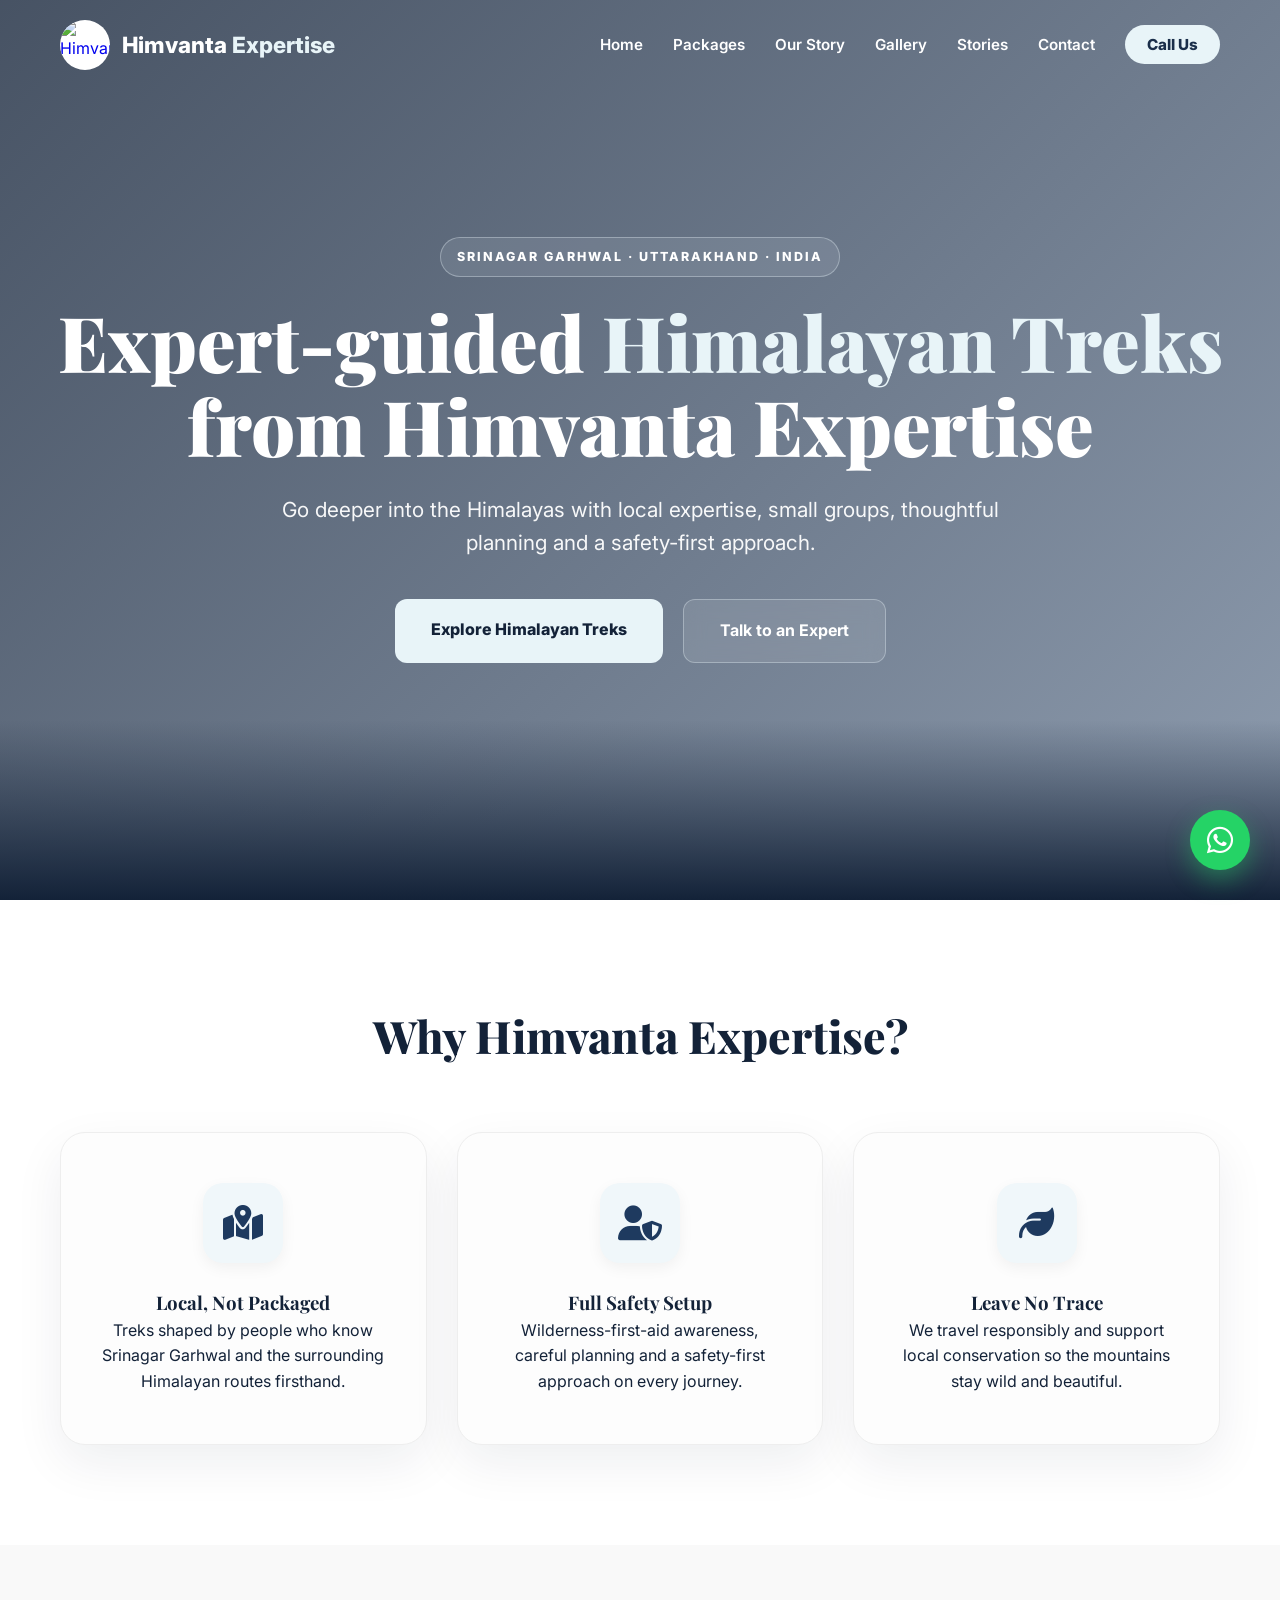
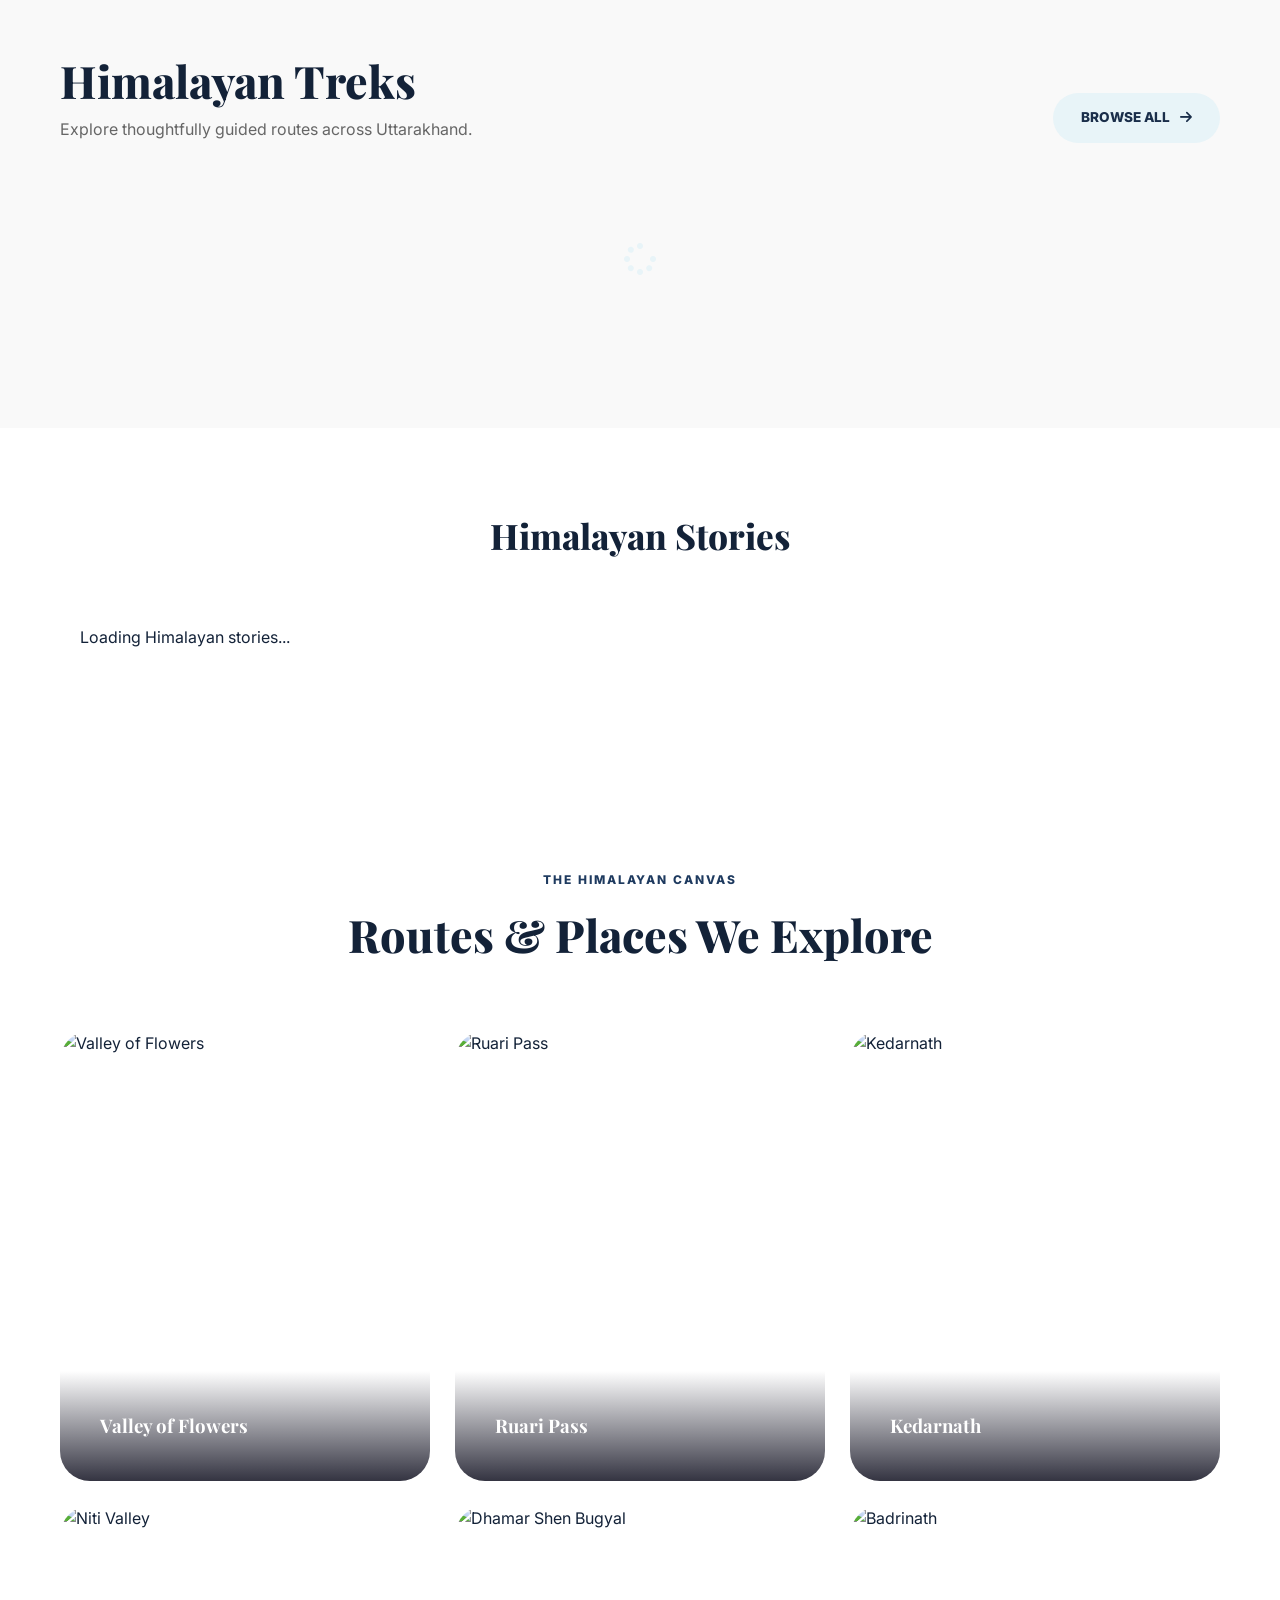
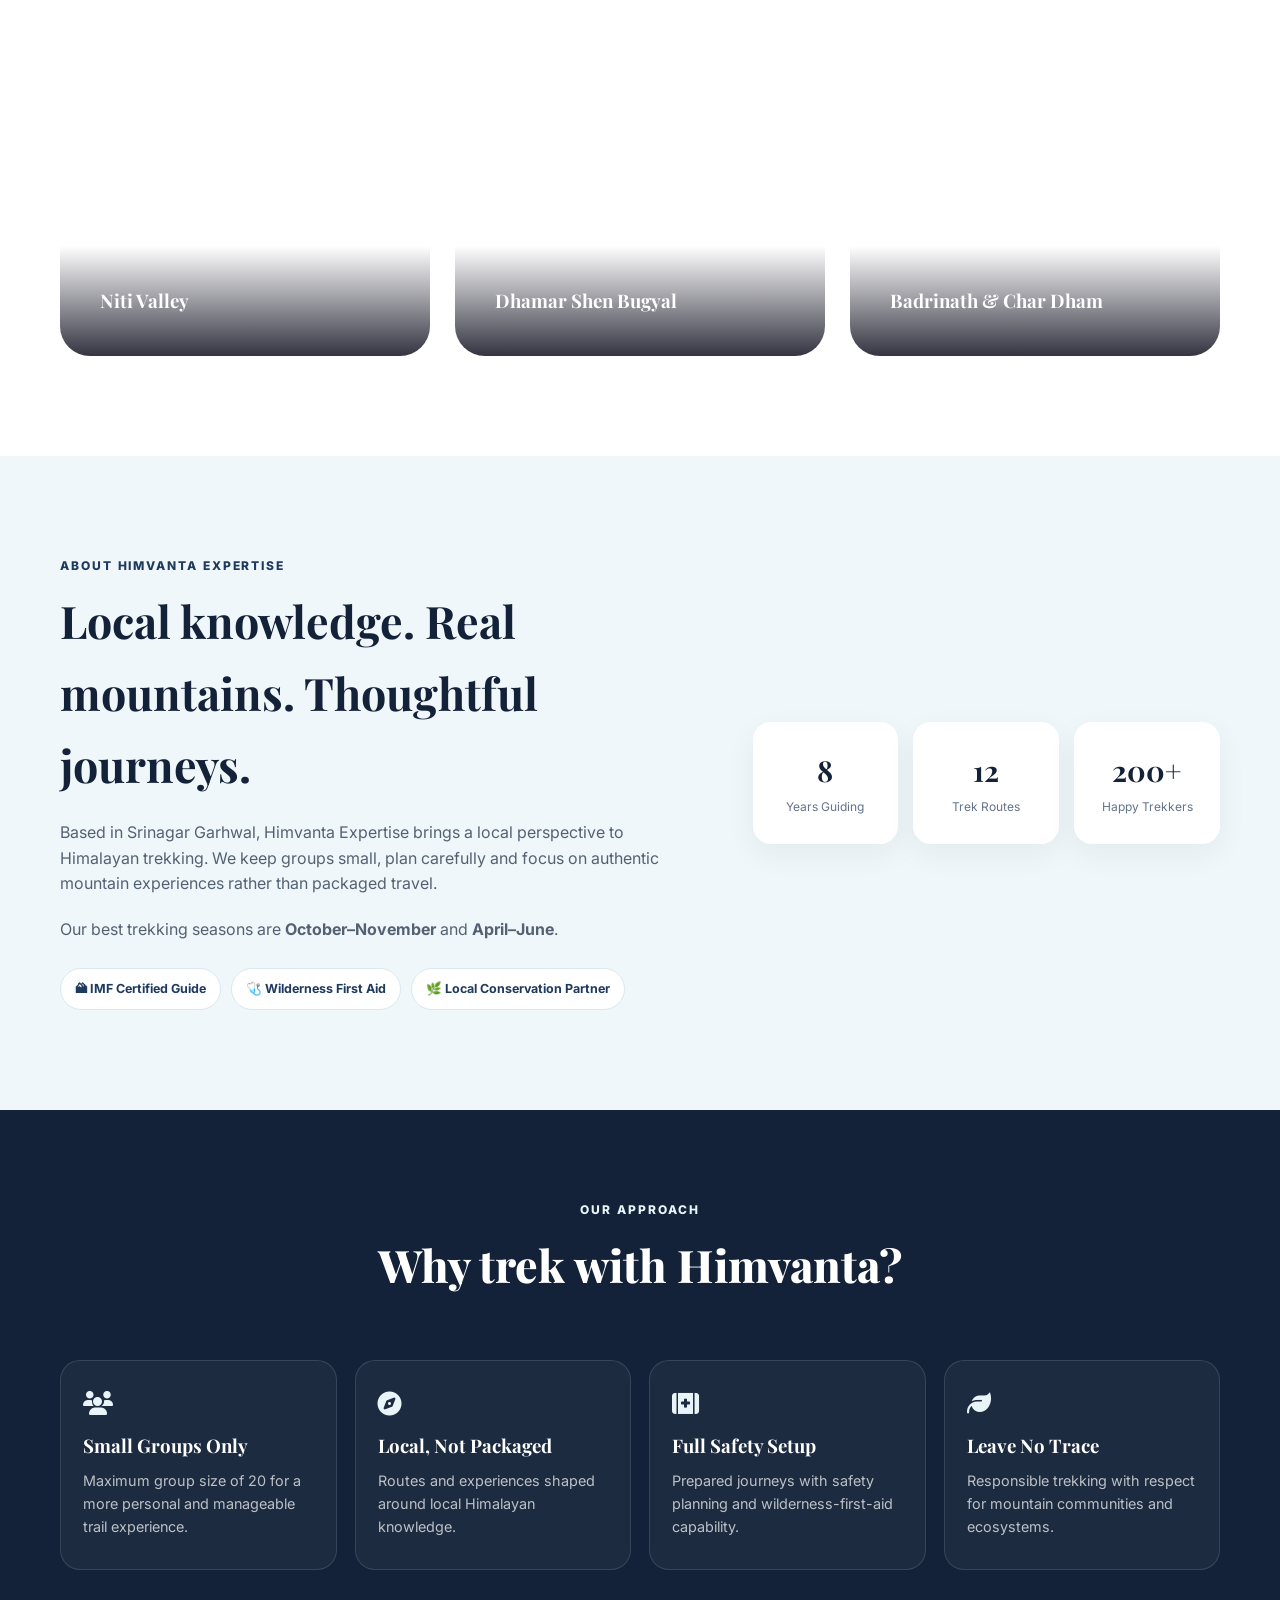
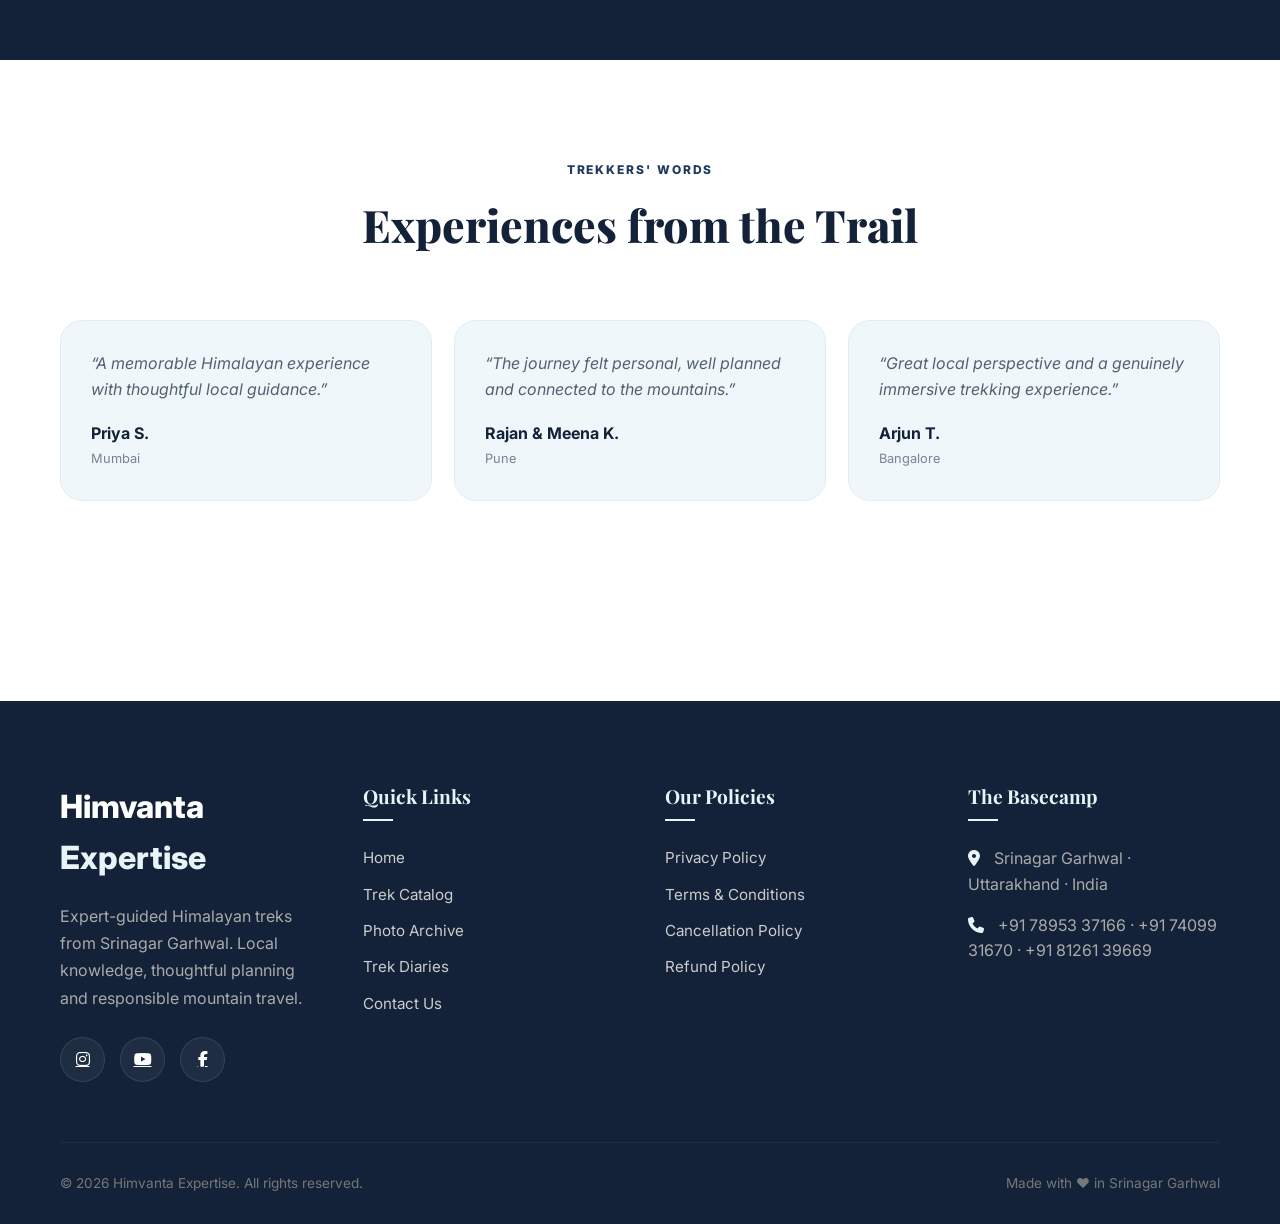
==== index.html @ b3cc12de "Add files via upload" ====
<!DOCTYPE html>
<html lang="en">
<head>
    <meta charset="UTF-8">
    <meta name="viewport" content="width=device-width, initial-scale=1.0">
    <title>Himvanta Expertise | Himalayan Treks from Srinagar Garhwal</title>
    
    <link rel="stylesheet" href="https://cdnjs.cloudflare.com/ajax/libs/font-awesome/6.4.0/css/all.min.css">
    <link href="https://fonts.googleapis.com/css2?family=Inter:wght@300;400;500;600;700;800&family=Playfair+Display:wght@600;700;800&display=swap" rel="stylesheet">
    <link rel="icon" type="image/jpeg" href="assets/LOGO.jpeg">
    <link rel="apple-touch-icon" href="assets/LOGO.jpeg">
    <script src="https://www.gstatic.com/firebasejs/8.10.0/firebase-app.js"></script>
    <script src="https://www.gstatic.com/firebasejs/8.10.0/firebase-database.js"></script>

    <script>
      const firebaseConfig = {
       apiKey: "AIzaSyCI9_ihTfDLfAlzplzLaSl_PF0iMwBKbi8",
  authDomain: "hemvanta-expertise.firebaseapp.com",
  databaseURL: "https://hemvanta-expertise-default-rtdb.firebaseio.com",
  projectId: "hemvanta-expertise",
  storageBucket: "hemvanta-expertise.firebasestorage.app",
  messagingSenderId: "1089618695023",
  appId: "1:1089618695023:web:85d7eb950856cca8820e9a",
      };
      if (!firebase.apps.length) { firebase.initializeApp(firebaseConfig); }
      const database = firebase.database();
    </script>

    <style>
        * { margin: 0; padding: 0; box-sizing: border-box; }
        :root {
            --p-deep: #132238;
            --p-navy: #1a2e4a;
            --p-blue: #1e3a5f;
            --p-snow: #e8f4f8;
            --p-snow-2: #f0f7fa;
            --p-white: #ffffff;
            --p-font: 'Inter', sans-serif;
            --heading-font: 'Playfair Display', serif;
        }
        body { font-family: var(--p-font); line-height: 1.6; color: var(--p-deep); overflow-x: hidden; background: #fff; }
        .container { max-width: 1200px; margin: 0 auto; padding: 0 20px; width: 100%; }

        /* NAVIGATION */
        nav#navbar { position: fixed; top: 0; width: 100%; height: 90px; display: flex; align-items: center; z-index: 1000; transition: 0.4s ease; background: transparent; }
        nav#navbar.scrolled { background: var(--p-deep); height: 75px; box-shadow: 0 10px 30px rgba(0,0,0,0.1); }
        .nav-container { display: flex; justify-content: space-between; align-items: center; width: 100%; }
        .logo-wrapper { display: flex; align-items: center; gap: 12px; text-decoration: none; }
        .logo-circle { width: 50px; height: 50px; border-radius: 50%; overflow: hidden; border: 2px solid var(--p-gold); background: #fff; }
        .logo-circle img { width: 100%; height: 100%; object-fit: cover; }
        .brand-name { color: #fff; font-weight: 800; font-size: 1.4rem; }
        .brand-name span { color: var(--p-snow); }
        .nav-links { display: flex; list-style: none; gap: 30px; align-items: center; }
        .nav-links a { text-decoration: none; color: #fff; font-weight: 600; font-size: 0.95rem; }
        .nav-cta-gold { background: var(--p-snow); color: var(--p-navy) !important; padding: 10px 22px; border-radius: 50px; font-weight: 800 !important; }

        /* HERO */
        .hero {
            height: 100vh; min-height: 700px;
            background: linear-gradient(rgba(30, 30, 45, 0.45), rgba(30, 30, 45, 0.65)), 
                        url('https://images.unsplash.com/photo-1464822759023-fed622ff2c3b?auto=format&fit=crop&w=1500&q=80');
            background-size: cover; background-position: center; background-attachment: fixed;
            display: flex; align-items: center; justify-content: center; color: #fff; text-align: center;
        }
        .hero-content h1 { font-size: clamp(2.5rem, 8vw, 4.8rem); font-weight: 900; line-height: 1.1; margin-bottom: 25px; }
        .hero-content .highlight { color: var(--p-snow); }
        .hero-content p { font-size: 1.3rem; margin-bottom: 40px; opacity: 0.95; max-width: 800px; margin: 0 auto 40px; }
        .hero-action-btns { display: flex; gap: 20px; justify-content: center; }
        .btn-primary { background: var(--p-snow); color: var(--p-deep); padding: 18px 36px; border-radius: 12px; text-decoration: none; font-weight: 800; transition: 0.3s; display: inline-block; }
        .btn-secondary { background: rgba(255,255,255,0.1); color: #fff; padding: 18px 36px; border-radius: 12px; text-decoration: none; font-weight: 700; backdrop-filter: blur(10px); border: 1px solid rgba(255,255,255,0.2); transition: 0.3s; }

        /* SECTIONS */
        .features-section { padding: 100px 0; background: #fff; }
        .section-title { font-size: 2.8rem; font-weight: 800; text-align: center; margin-bottom: 60px; }
        .features-grid { display: grid; grid-template-columns: repeat(auto-fit, minmax(300px, 1fr)); gap: 30px; }
        .feature-card { background: #fdfdfd; padding: 50px 40px; border-radius: 25px; transition: 0.4s; border: 1px solid #eee; text-align: center; }
        .icon-box { width: 80px; height: 80px; background: #fff; border-radius: 20px; display: flex; align-items: center; justify-content: center; margin: 0 auto 25px; font-size: 2.2rem; color: var(--p-deep); box-shadow: 0 5px 15px rgba(0,0,0,0.05); }

        .trending-section { padding: 100px 0; background: #f9f9f9; }
        .package-grid { display: grid; grid-template-columns: repeat(auto-fit, minmax(350px, 1fr)); gap: 30px; margin-top: 50px; }
        
        .trek-card { background: #fff; border-radius: 25px; overflow: hidden; border: 1px solid #eee; transition: 0.3s; box-shadow: 0 10px 30px rgba(0,0,0,0.02); }
        .trek-img { width: 100%; height: 280px; object-fit: cover; }
        .trek-body { padding: 30px; }
        .trek-title { font-size: 1.6rem; font-weight: 800; margin-bottom: 12px; color: var(--p-deep); }
        .trek-price { color: var(--p-snow); font-size: 1.6rem; font-weight: 800; }

        .browse-all-btn {
            display: inline-flex; align-items: center; gap: 10px; background: var(--p-snow); color: var(--p-navy) !important;
            padding: 14px 28px; border-radius: 50px; font-weight: 800; text-transform: uppercase; font-size: 0.85rem; transition: 0.4s; text-decoration: none;
        }

        /* INSTAGRAM CAROUSEL STYLES */
        .carousel-section { padding: 80px 0; background: #fff; overflow: hidden; }
        .carousel-container { display: flex; gap: 20px; overflow-x: auto; padding: 20px 0; scroll-snap-type: x mandatory; scrollbar-width: none; }
        .carousel-container::-webkit-scrollbar { display: none; }
        .carousel-item { min-width: 300px; height: 400px; border-radius: 25px; overflow: hidden; position: relative; scroll-snap-align: start; flex-shrink: 0; box-shadow: 0 10px 30px rgba(0,0,0,0.1); cursor: pointer; }
        .carousel-item img { width: 100%; height: 100%; object-fit: cover; transition: 0.5s; }
        .carousel-item:hover img { transform: scale(1.05); }
        .carousel-badge { position: absolute; top: 20px; left: 20px; background: var(--p-snow); color: var(--p-deep); padding: 5px 12px; border-radius: 50px; font-size: 0.7rem; font-weight: 800; z-index: 10; }

        .dest-grid { display: grid; grid-template-columns: repeat(auto-fit, minmax(300px, 1fr)); gap: 25px; margin-top: 50px; }
        .dest-item { height: 450px; border-radius: 30px; overflow: hidden; position: relative; }
        .dest-item img { width: 100%; height: 100%; object-fit: cover; transition: 0.8s; }
        .dest-info { position: absolute; bottom: 0; left: 0; width: 100%; padding: 40px; background: linear-gradient(transparent, rgba(30, 30, 45, 0.9)); color: #fff; }

        /* FOOTER */
        .main-footer { background: #132238; color: #ffffff; padding: 80px 0 0; margin-top: 100px; }
        .footer-grid { display: grid; grid-template-columns: repeat(auto-fit, minmax(250px, 1fr)); gap: 50px; margin-bottom: 60px; }
        .footer-col h4 { color: #e8f4f8; font-size: 1.2rem; margin-bottom: 25px; position: relative; padding-bottom: 10px; }
        .footer-col h4::after { content: ''; position: absolute; left: 0; bottom: 0; width: 30px; height: 2px; background: #e8f4f8; }
        .footer-links { list-style: none; }
        .footer-links a { color: #ccc; text-decoration: none; transition: 0.3s; font-size: 0.95rem; display: block; margin-bottom: 12px; }
        .footer-links a:hover { color: #e8f4f8; padding-left: 8px; }
        .social-links { display: flex; gap: 15px; margin-top: 25px; }
        .social-links a { width: 45px; height: 45px; background: rgba(255,255,255,0.05); display: flex; align-items: center; justify-content: center; border-radius: 50%; color: #fff; transition: 0.3s; border: 1px solid rgba(255,255,255,0.1); }
        .social-links a:hover { background: #e8f4f8; color: #132238; transform: translateY(-5px); }
        .footer-bottom { border-top: 1px solid rgba(255,255,255,0.05); padding: 30px 0; }
        .bottom-flex { display: flex; justify-content: space-between; align-items: center; color: #777; font-size: 0.85rem; }

        /* WHATSAPP FLOAT */
        .whatsapp-float { position: fixed; bottom: 30px; right: 30px; width: 60px; height: 60px; background-color: #25d366; color: #FFF; border-radius: 50px; text-align: center; font-size: 30px; box-shadow: 0 10px 25px rgba(37, 211, 102, 0.4); z-index: 9999; display: flex; align-items: center; justify-content: center; text-decoration: none; transition: 0.3s; }
        .whatsapp-float:hover { transform: scale(1.1) rotate(10deg); background-color: #128c7e; }

        @media (max-width: 850px) {
            nav#navbar, nav#navbar.scrolled { background: #fff !important; height: 75px !important; box-shadow: 0 2px 15px rgba(0,0,0,0.1) !important; }
            .brand-name, .brand-name span, .nav-links a { color: var(--p-navy) !important; }
            .hamburger { display: flex !important; }
            .hamburger .line { background: var(--p-navy) !important; }
            .nav-links { position: fixed; top: 75px; right: -100%; width: 100%; height: 100vh; background: #fff; flex-direction: column; padding: 50px 0; transition: 0.4s; z-index: 1000; gap: 25px; }
            .nav-links.active { right: 0; }
            .package-grid { grid-template-columns: 1fr; }
            .carousel-item { min-width: 85%; }
            .bottom-flex { flex-direction: column; gap: 10px; text-align: center; }
        }
        .hamburger { display: none; cursor: pointer; flex-direction: column; gap: 6px; z-index: 100000; }
        .hamburger .line { width: 28px; height: 3px; background: #fff; border-radius: 10px; transition: 0.3s; }
        h1, h2, h3, h4 { font-family: var(--heading-font); }
        .hero { background:
            linear-gradient(135deg, rgba(19,34,56,.78), rgba(30,58,95,.50)),
            url(assets/photo-1464822759023-fed622ff2c3b.jpg); }
        .hero::after { content:""; position:absolute; inset:auto 0 0; height:180px;
            background:linear-gradient(transparent, #132238); pointer-events:none; }
        .hero-content { position:relative; z-index:2; }
        .hero-content .eyebrow { display:inline-block; letter-spacing:.16em; text-transform:uppercase;
            font-size:.78rem; font-weight:800; padding:9px 16px; border:1px solid rgba(232,244,248,.35);
            background:rgba(232,244,248,.10); border-radius:999px; margin-bottom:22px; }
        .hero-content h1 { font-family:var(--heading-font); }
        .hero-content .highlight { color:#e8f4f8; }
        .btn-primary { background:#e8f4f8; color:#132238; }
        .btn-secondary { border-color:rgba(232,244,248,.35); }
        .section-kicker { text-align:center; color:#1e3a5f; text-transform:uppercase; letter-spacing:.16em;
            font-size:.75rem; font-weight:800; margin-bottom:10px; }
        .section-title { font-family:var(--heading-font); color:#132238; }
        .stats-strip { background:#132238; color:#fff; padding:28px 0; height: 150px; }
        .stats-grid { display:grid; grid-template-columns:repeat(4,1fr); gap:29px; }
        .stat { text-align:center; padding:12px; border-right:1px solid rgba(255,255,255,.12); height: 50px; }
        .stat:last-child { border-right:0; }
        .stat strong { display:block; font-family:var(--heading-font); font-size:1.8rem; color:#e8f4f8; }
        .stat span { font-size:.78rem; color:rgba(255,255,255,.72); text-transform:uppercase; letter-spacing:.08em; }
        .feature-card { box-shadow:0 18px 50px rgba(19,34,56,.07); }
        .icon-box { color:#1e3a5f; background:#f0f7fa; }
        .about-section { padding:100px 0; background:#f0f7fa; }
        .about-grid { display:grid; grid-template-columns:1.15fr .85fr; gap:60px; align-items:center; }
        .about-copy h2 { font-size:2.8rem; margin-bottom:20px; color:#132238; }
        .about-copy p { color:#536273; margin-bottom:20px; }
        .metric-grid { display:grid; grid-template-columns:repeat(3,1fr); gap:15px; }
        .metric { background:#fff; padding:25px 15px; border-radius:18px; text-align:center; box-shadow:0 10px 30px rgba(19,34,56,.06); }
        .metric strong { display:block; color:#132238; font-family:var(--heading-font); font-size:1.8rem; }
        .metric span { font-size:.75rem; color:#64748b; }
        .badges { display:flex; flex-wrap:wrap; gap:10px; margin-top:25px; }
        .badge { padding:10px 14px; border-radius:999px; background:#fff; border:1px solid #dbe8ee; font-size:.78rem; font-weight:700; color:#1e3a5f; }
        .trust-section { padding:90px 0; background:#132238; color:#fff; }
        .trust-section .section-title { color:#fff; }
        .trust-grid { display:grid; grid-template-columns:repeat(4,1fr); gap:18px; margin-top:45px; }
        .trust-card { padding:30px 22px; border:1px solid rgba(255,255,255,.12); border-radius:20px; background:rgba(255,255,255,.045); }
        .trust-card i { color:#e8f4f8; font-size:1.5rem; margin-bottom:16px; }
        .trust-card h3 { margin-bottom:8px; }
        .trust-card p { color:rgba(255,255,255,.7); font-size:.9rem; }
        .testimonial-section { padding:100px 0; background:#fff; }
        .testimonial-grid { display:grid; grid-template-columns:repeat(3,1fr); gap:22px; margin-top:45px; }
        .testimonial { padding:30px; border-radius:22px; background:#f0f7fa; border:1px solid #e1edf2; }
        .testimonial p { color:#536273; font-style:italic; margin-bottom:18px; }
        .testimonial strong { color:#132238; }
        .testimonial span { display:block; color:#758396; font-size:.8rem; margin-top:3px; }
        @media (max-width:850px) {
            .stats-grid, .trust-grid { grid-template-columns:repeat(2,1fr); }
            .about-grid, .testimonial-grid { grid-template-columns:1fr; }
            .stat:nth-child(2) { border-right:0; }
        }
        @media (max-width:560px) {
            .stats-grid, .metric-grid, .trust-grid { grid-template-columns:1fr 1fr; }
            .hero-content h1 { font-size:2.6rem; }
        }

    </style>
</head>
<body>

<nav id="navbar">
    <div class="container nav-container">
        <a href="index.html" class="logo-wrapper">
            <div class="logo-circle"><img src="assets/LOGO.jpeg" alt="Himvanta Expertise"></div>
            <span class="brand-name">Himvanta <span>Expertise</span></span>
        </a>
        <ul class="nav-links" id="mainMenu">
            <li><a href="index.html">Home</a></li>
            <li><a href="packages.html">Packages</a></li>
            <li><a href="about.html">Our Story</a></li>
            <li><a href="gallery.html">Gallery</a></li>
            <li><a href="blogs.html">Stories</a></li>
            <li><a href="contact.html">Contact</a></li>
            <li><a href="tel:+917895337166" class="nav-cta-gold">Call Us</a></li>
        </ul>
        <div class="hamburger" id="navTrigger" onclick="togglePeaksMenu()">
            <div class="line"></div><div class="line"></div><div class="line"></div>
        </div>
    </div>
</nav>

<section class="hero">
    <div class="hero-content">
        <div class="eyebrow">Srinagar Garhwal · Uttarakhand · India</div>
        <h1>Expert-guided <span class="highlight">Himalayan Treks</span> from Himvanta Expertise</h1>
        <p>Go deeper into the Himalayas with local expertise, small groups, thoughtful planning and a safety-first approach.</p>
        <div class="hero-action-btns">
            <a href="packages.html" class="btn-primary">Explore Himalayan Treks</a>
            <a href="tel:+917895337166" class="btn-secondary">Talk to an Expert</a>
        </div>
    </div>
</section>
<section class="features-section">
    <div class="container">
        <h2 class="section-title">Why Himvanta Expertise?</h2>
        <div class="features-grid">
            <div class="feature-card">
                <div class="icon-box"><i class="fas fa-map-marked-alt"></i></div>
                <h3>Local, Not Packaged</h3>
                <p>Treks shaped by people who know Srinagar Garhwal and the surrounding Himalayan routes firsthand.</p>
            </div>
            <div class="feature-card">
                <div class="icon-box"><i class="fas fa-user-shield"></i></div>
                <h3>Full Safety Setup</h3>
                <p>Wilderness-first-aid awareness, careful planning and a safety-first approach on every journey.</p>
            </div>
            <div class="feature-card">
                <div class="icon-box"><i class="fas fa-leaf"></i></div>
                <h3>Leave No Trace</h3>
                <p>We travel responsibly and support local conservation so the mountains stay wild and beautiful.</p>
            </div>
        </div>
    </div>
</section>

<section class="trending-section">
    <div class="container">
        <div style="display:flex; justify-content:space-between; align-items:flex-end; margin-bottom:50px; flex-wrap:wrap; gap:20px;">
            <div>
                <h2 style="font-size: 2.8rem; font-weight: 800;">Himalayan Treks</h2>
                <p style="color: #666;">Explore thoughtfully guided routes across Uttarakhand.</p>
            </div>
            <a href="packages.html" class="browse-all-btn">Browse All <i class="fas fa-arrow-right"></i></a>
        </div>
        <div id="journeyDisplay" class="package-grid"></div>
    </div>
</section>

<section class="carousel-section">
    <div class="container">
        <h2 style="font-size: 2.2rem; font-weight: 800; margin-bottom: 20px;"align="center">Himalayan <span style="color:var(--p-gold)">Stories</span></h2>
        <div class="carousel-container" id="itpCarousel">
            <div style="padding: 20px;">Loading Himalayan stories...</div>
        </div>
    </div>
</section>

<section class="features-section">
    <div class="container">
        <div class="section-kicker">The Himalayan Canvas</div>
        <h2 class="section-title">Routes & Places We Explore</h2>
        <div class="dest-grid">
            <div class="dest-item"><img src="https://images.unsplash.com/photo-1500534623283-312aade485b7?auto=format&fit=crop&w=1000&q=80" alt="Valley of Flowers"><div class="dest-info"><h3>Valley of Flowers</h3></div></div>
            <div class="dest-item"><img src="https://images.unsplash.com/photo-1464822759023-fed622ff2c3b?auto=format&fit=crop&w=1000&q=80" alt="Ruari Pass"><div class="dest-info"><h3>Ruari Pass</h3></div></div>
            <div class="dest-item"><img src="https://images.unsplash.com/photo-1548013146-72479768bada?auto=format&fit=crop&w=1000&q=80" alt="Kedarnath"><div class="dest-info"><h3>Kedarnath</h3></div></div>
            <div class="dest-item"><img src="https://images.unsplash.com/photo-1500534623283-312aade485b7?auto=format&fit=crop&w=1000&q=80" alt="Niti Valley"><div class="dest-info"><h3>Niti Valley</h3></div></div>
            <div class="dest-item"><img src="https://images.unsplash.com/photo-1464278533981-50106e6176b1?auto=format&fit=crop&w=1000&q=80" alt="Dhamar Shen Bugyal"><div class="dest-info"><h3>Dhamar Shen Bugyal</h3></div></div>
            <div class="dest-item"><img src="https://images.unsplash.com/photo-1518002054494-3a6f94352e9d?auto=format&fit=crop&w=1000&q=80" alt="Badrinath"><div class="dest-info"><h3>Badrinath & Char Dham</h3></div></div>
        </div>
    </div>
</section>


<section class="about-section">
    <div class="container about-grid">
        <div class="about-copy">
            <div class="section-kicker" style="text-align:left;">About Himvanta Expertise</div>
            <h2>Local knowledge. Real mountains. Thoughtful journeys.</h2>
            <p>Based in Srinagar Garhwal, Himvanta Expertise brings a local perspective to Himalayan trekking. We keep groups small, plan carefully and focus on authentic mountain experiences rather than packaged travel.</p>
            <p>Our best trekking seasons are <strong>October–November</strong> and <strong>April–June</strong>.</p>
            <div class="badges">
                <span class="badge">🏔 IMF Certified Guide</span>
                <span class="badge">🩺 Wilderness First Aid</span>
                <span class="badge">🌿 Local Conservation Partner</span>
            </div>
        </div>
        <div class="metric-grid">
            <div class="metric"><strong>8</strong><span>Years Guiding</span></div>
            <div class="metric"><strong>12</strong><span>Trek Routes</span></div>
            <div class="metric"><strong>200+</strong><span>Happy Trekkers</span></div>
        </div>
    </div>
</section>

<section class="trust-section">
    <div class="container">
        <div class="section-kicker" style="color:#e8f4f8;">Our Approach</div>
        <h2 class="section-title">Why trek with Himvanta?</h2>
        <div class="trust-grid">
            <div class="trust-card"><i class="fas fa-users"></i><h3>Small Groups Only</h3><p>Maximum group size of 20 for a more personal and manageable trail experience.</p></div>
            <div class="trust-card"><i class="fas fa-compass"></i><h3>Local, Not Packaged</h3><p>Routes and experiences shaped around local Himalayan knowledge.</p></div>
            <div class="trust-card"><i class="fas fa-kit-medical"></i><h3>Full Safety Setup</h3><p>Prepared journeys with safety planning and wilderness-first-aid capability.</p></div>
            <div class="trust-card"><i class="fas fa-leaf"></i><h3>Leave No Trace</h3><p>Responsible trekking with respect for mountain communities and ecosystems.</p></div>
        </div>
    </div>
</section>

<section class="testimonial-section">
    <div class="container">
        <div class="section-kicker">Trekkers' Words</div>
        <h2 class="section-title">Experiences from the Trail</h2>
        <div class="testimonial-grid">
            <div class="testimonial"><p>“A memorable Himalayan experience with thoughtful local guidance.”</p><strong>Priya S.</strong><span>Mumbai</span></div>
            <div class="testimonial"><p>“The journey felt personal, well planned and connected to the mountains.”</p><strong>Rajan & Meena K.</strong><span>Pune</span></div>
            <div class="testimonial"><p>“Great local perspective and a genuinely immersive trekking experience.”</p><strong>Arjun T.</strong><span>Bangalore</span></div>
        </div>
    </div>
</section>

<a href="https://wa.me/917895337166?text=Hi%20Himvanta%20Expertise%2C%20I%20want%20to%20know%20about%20your%20treks." class="whatsapp-float" target="_blank">
    <i class="fab fa-whatsapp"></i>
</a>

<footer class="main-footer">
    <div class="container">
        <div class="footer-grid">
            <div class="footer-col">
                <div style="font-size: 2rem; font-weight: 800; margin-bottom: 20px;">
                    Himvanta <span style="color:#e8f4f8;">Expertise</span>
                </div>
                <p style="color:#aaa; line-height:1.7;">Expert-guided Himalayan treks from Srinagar Garhwal. Local knowledge, thoughtful planning and responsible mountain travel.</p>
                <div class="social-links">
                    <a href="https://www.instagram.com/intothepeaks.official" target="_blank"><i class="fab fa-instagram"></i></a>
                    <a href="https://www.youtube.com/@Intothepeaks.official" target="_blank"><i class="fab fa-youtube"></i></a>
                    <a href="#" target="_blank"><i class="fab fa-facebook-f"></i></a>
                </div>
            </div>

            <div class="footer-col">
                <h4>Quick Links</h4>
                <ul class="footer-links">
                    <li><a href="index.html">Home</a></li>
                    <li><a href="packages.html">Trek Catalog</a></li>
                    <li><a href="gallery.html">Photo Archive</a></li>
                    <li><a href="blogs.html">Trek Diaries</a></li>
                    <li><a href="contact.html">Contact Us</a></li>
                </ul>
            </div>

            <div class="footer-col">
                <h4>Our Policies</h4>
                <ul class="footer-links">
                    <li><a href="privacy.html">Privacy Policy</a></li>
                    <li><a href="terms.html">Terms & Conditions</a></li>
                    <li><a href="cancellation.html">Cancellation Policy</a></li>
                    <li><a href="refund.html">Refund Policy</a></li>
                </ul>
            </div>

            <div class="footer-col">
                <h4>The Basecamp</h4>
                <p style="color:#aaa; margin-bottom: 15px;">
                    <i class="fas fa-map-marker-alt" style="color:#e8f4f8; margin-right:10px;"></i>
                    Srinagar Garhwal · Uttarakhand · India
                </p>
                <p style="color:#aaa;">
                    <i class="fas fa-phone" style="color:#e8f4f8; margin-right:10px;"></i>
                    +91 78953 37166 · +91 74099 31670 · +91 81261 39669
                </p>
            </div>
        </div>

        <div class="footer-bottom">
            <div class="bottom-flex">
                <p id="adminTrigger" style="cursor: pointer;">© 2026 Himvanta Expertise. All rights reserved.</p>
                <p>Made with ❤️ in Srinagar Garhwal</p>
            </div>
        </div>
    </div>
</footer>

<script>
    window.addEventListener('scroll', () => {
        const nav = document.getElementById('navbar');
        window.scrollY > 50 ? nav.classList.add('scrolled') : nav.classList.remove('scrolled');
    });

    function togglePeaksMenu() {
        const menu = document.getElementById('mainMenu');
        menu.classList.toggle('active');
        document.body.style.overflow = menu.classList.contains('active') ? 'hidden' : 'auto';
    }

    function extractYTID(url) {
        if(!url) return null;
        const regExp = /^.*(youtu.be\/|v\/|u\/\w\/|embed\/|shorts\/|watch\?v=|\&v=)([^#\&\?]*).*/;
        const match = url.match(regExp);
        return (match && match[2].length === 11) ? match[2] : null;
    }

    function loadCarousel() {
        const carousel = document.getElementById('itpCarousel');
        database.ref('itp_data/gallery').limitToLast(8).on('value', (snap) => {
            const data = snap.val();
            carousel.innerHTML = "";
            if(data) {
                Object.keys(data).forEach(id => {
                    const item = data[id];
                    const ytId = extractYTID(item.yt || item.url);
                    let thumb = ytId ? `https://img.youtube.com/vi/${ytId}/hqdefault.jpg` : (item.url || 'assets/LOGO.jpeg');
                    carousel.innerHTML += `
                        <div class="carousel-item" onclick="window.location.href='gallery.html'">
                            <div class="carousel-badge">${ytId ? 'VIDEO' : 'STORY'}</div>
                            <img src="${thumb}" onerror="this.src='assets/LOGO.jpeg'">
                        </div>`;
                });
            }
        });
    }

    function loadTrendingTreks() {
        const display = document.getElementById('journeyDisplay');
        display.innerHTML = '<div style="grid-column: 1/-1; text-align: center; padding: 50px;"><i class="fas fa-spinner fa-spin" style="font-size: 2rem; color: #e8f4f8;"></i></div>';
        database.ref('itp_data/tours').limitToLast(2).on('value', (snap) => {
            const data = snap.val();
            display.innerHTML = "";
            if(data) {
                Object.keys(data).reverse().forEach(id => {
                    const trek = data[id];
                    display.innerHTML += `
                        <div class="trek-card">
                            <img src="${trek.img || 'assets/LOGO.jpeg'}" class="trek-img">
                            <div class="trek-body">
                                <h3 class="trek-title">${trek.title}</h3>
                                <div style="display:flex; justify-content:space-between; align-items:center;">
                                    <div class="trek-price">₹${Number(trek.price).toLocaleString('en-IN')}</div>
                                    <a href="itinerary.html?id=${id}" class="btn-primary" style="padding:10px 20px; font-size:0.85rem; border-radius:8px;">Plan Journey</a>
                                </div>
                            </div>
                        </div>`;
                });
            }
        });
    }

    document.getElementById('adminTrigger').addEventListener('dblclick', () => {
        if(prompt("Admin ID:") === "himvantaexpertise@gmail.com" && prompt("Key:") === "Him@2002") window.location.href = 'admin.html';
    });

    document.addEventListener('DOMContentLoaded', () => {
        loadTrendingTreks();
        loadCarousel();
    });
</script>
</body>
</html>
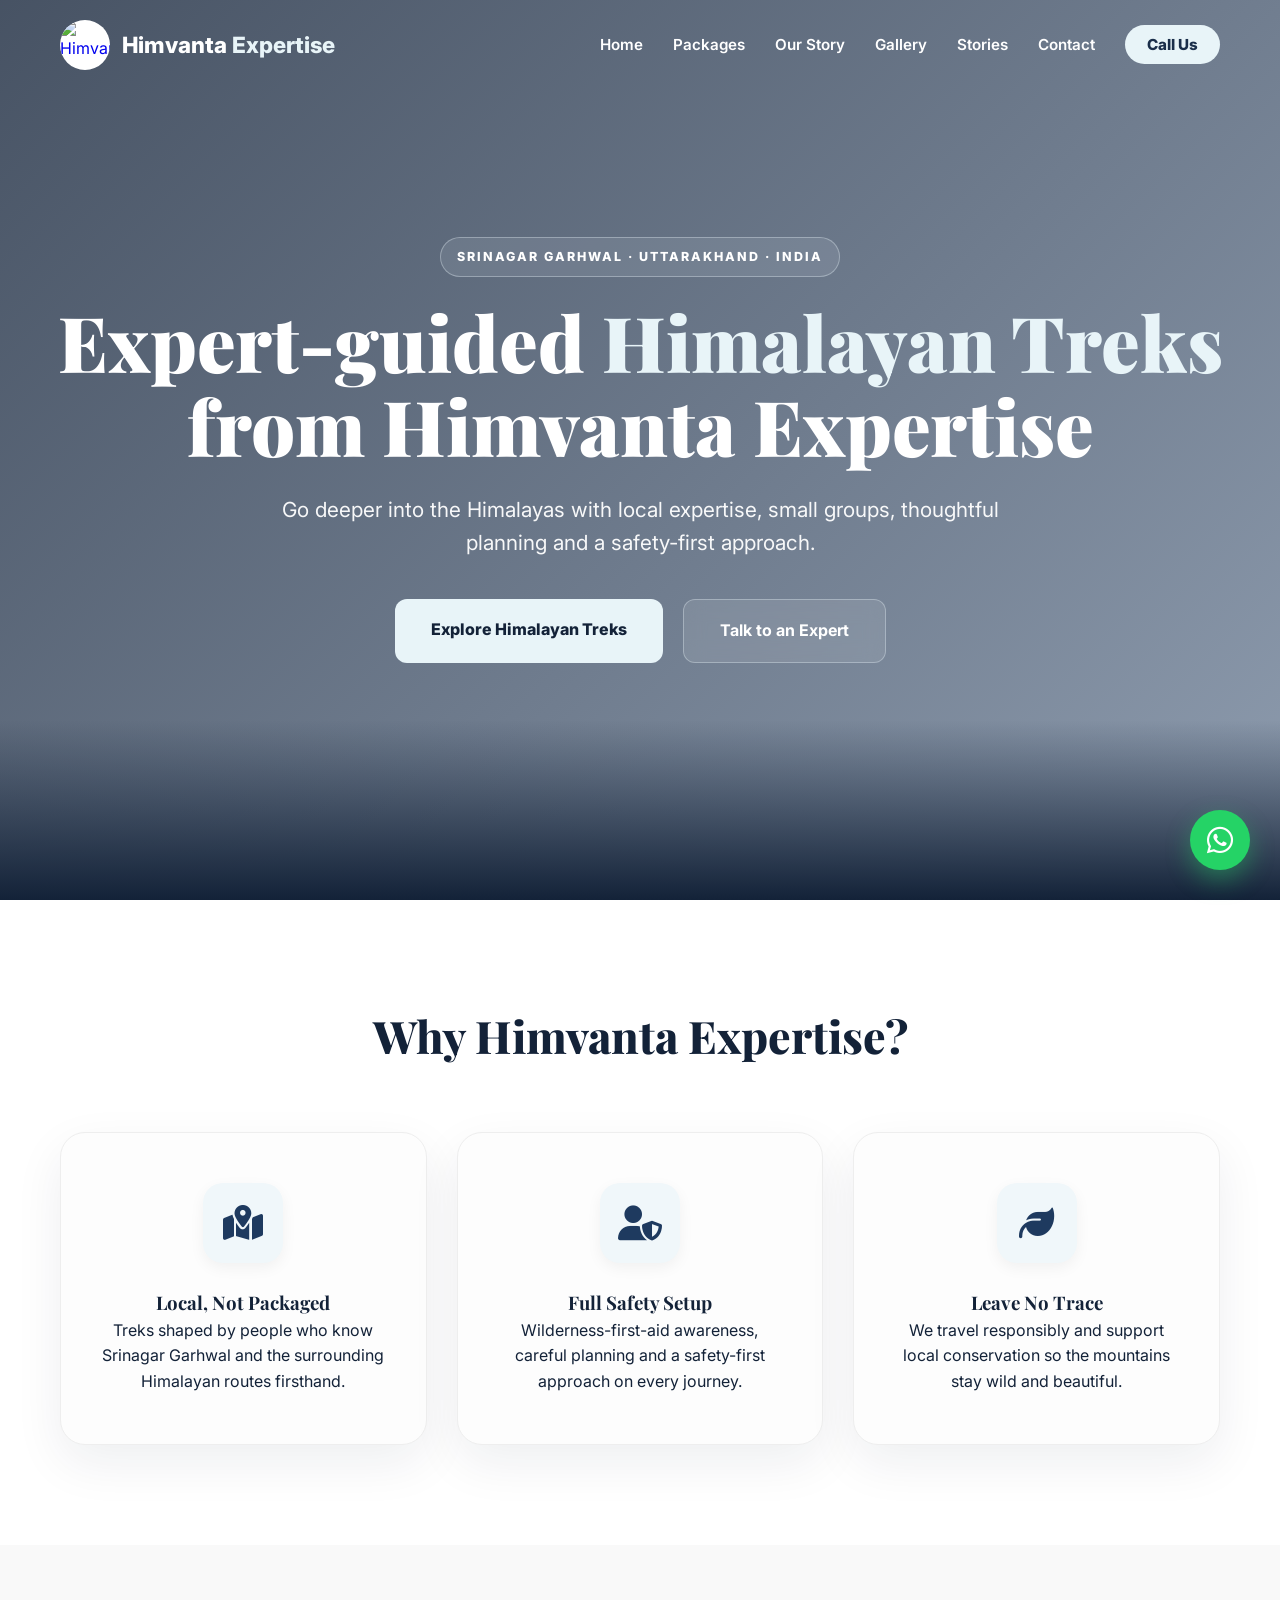
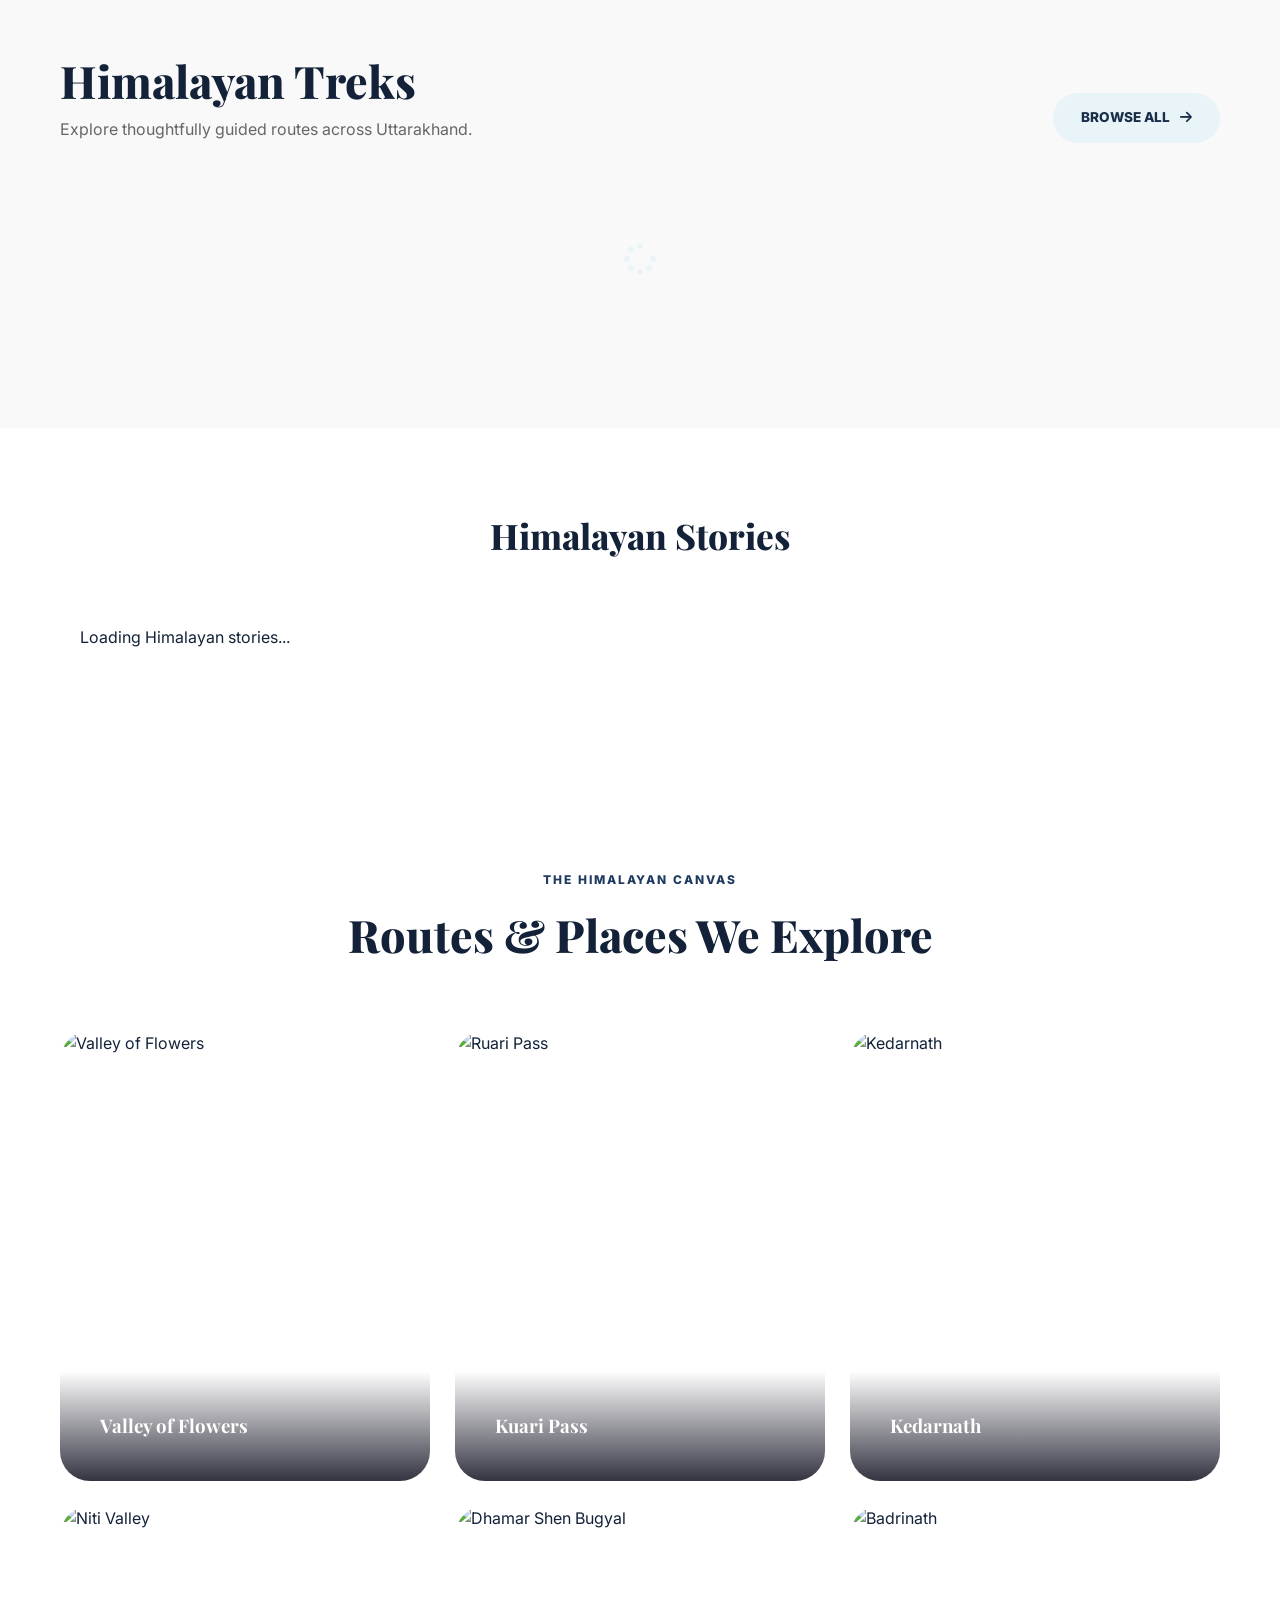
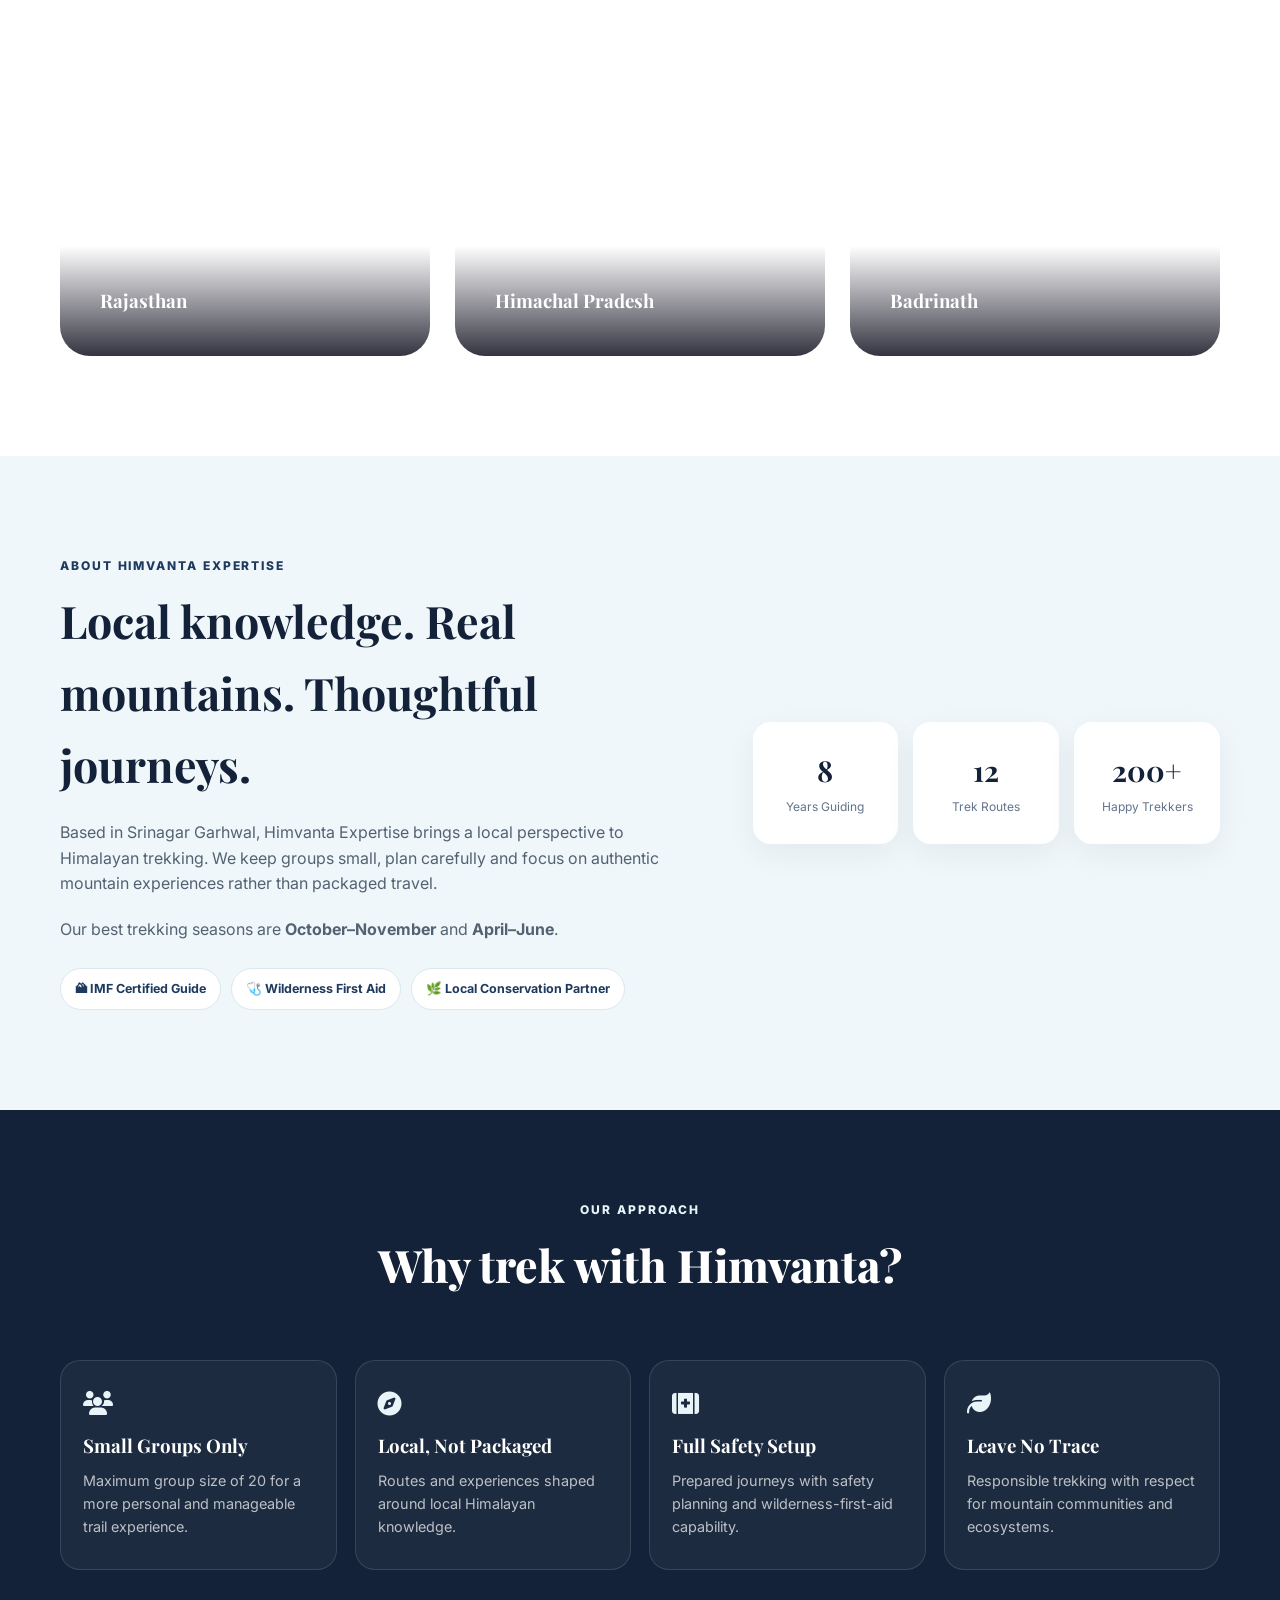
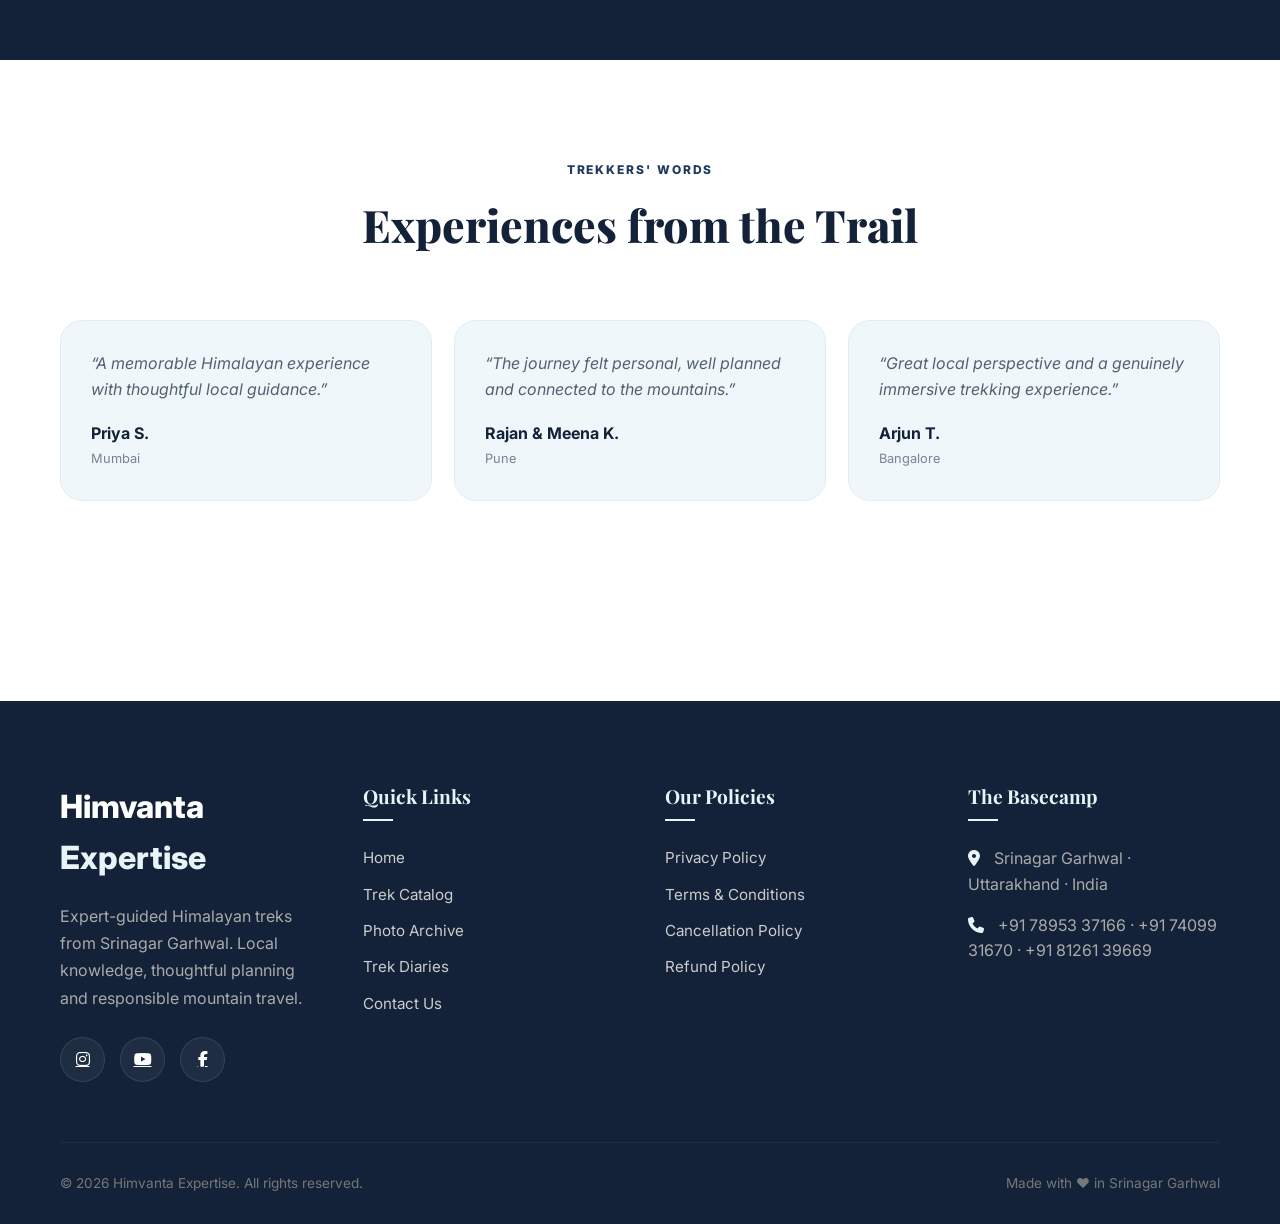
==== commit a04df645: "Update index.html" ====
--- a/index.html
+++ b/index.html
@@ -279,12 +279,12 @@
         <div class="section-kicker">The Himalayan Canvas</div>
         <h2 class="section-title">Routes & Places We Explore</h2>
         <div class="dest-grid">
-            <div class="dest-item"><img src="https://images.unsplash.com/photo-1500534623283-312aade485b7?auto=format&fit=crop&w=1000&q=80" alt="Valley of Flowers"><div class="dest-info"><h3>Valley of Flowers</h3></div></div>
-            <div class="dest-item"><img src="https://images.unsplash.com/photo-1464822759023-fed622ff2c3b?auto=format&fit=crop&w=1000&q=80" alt="Ruari Pass"><div class="dest-info"><h3>Ruari Pass</h3></div></div>
-            <div class="dest-item"><img src="https://images.unsplash.com/photo-1548013146-72479768bada?auto=format&fit=crop&w=1000&q=80" alt="Kedarnath"><div class="dest-info"><h3>Kedarnath</h3></div></div>
-            <div class="dest-item"><img src="https://images.unsplash.com/photo-1500534623283-312aade485b7?auto=format&fit=crop&w=1000&q=80" alt="Niti Valley"><div class="dest-info"><h3>Niti Valley</h3></div></div>
-            <div class="dest-item"><img src="https://images.unsplash.com/photo-1464278533981-50106e6176b1?auto=format&fit=crop&w=1000&q=80" alt="Dhamar Shen Bugyal"><div class="dest-info"><h3>Dhamar Shen Bugyal</h3></div></div>
-            <div class="dest-item"><img src="https://images.unsplash.com/photo-1518002054494-3a6f94352e9d?auto=format&fit=crop&w=1000&q=80" alt="Badrinath"><div class="dest-info"><h3>Badrinath & Char Dham</h3></div></div>
+            <div class="dest-item"><img src="https://i.pinimg.com/736x/d4/9c/75/d49c75db9099cec26d8d00155d595d45.jpg" alt="Valley of Flowers"><div class="dest-info"><h3>Valley of Flowers</h3></div></div>
+            <div class="dest-item"><img src="https://i.pinimg.com/736x/0d/52/79/0d527908293be4213485f816c1a880e5.jpg" alt="Ruari Pass"><div class="dest-info"><h3>Kuari Pass</h3></div></div>
+            <div class="dest-item"><img src="https://i.pinimg.com/736x/99/31/97/993197752ec56bfa030b4ac218f4eba8.jpg" alt="Kedarnath"><div class="dest-info"><h3>Kedarnath</h3></div></div>
+            <div class="dest-item"><img src="https://cdn.travelcoffee.in/uploads/c0e5ae4d-cb6c-46ec-81a5-7d9a13c0ac00-Best_Of_Rajasthan___Jaipur__Jodhpur__Jaisalmer___Udaipur_Tour.webp" alt="Niti Valley"><div class="dest-info"><h3>Rajasthan</h3></div></div>
+            <div class="dest-item"><img src="https://i.pinimg.com/736x/1b/dd/b5/1bddb5265a067075128120302354a202.jpg" alt="Dhamar Shen Bugyal"><div class="dest-info"><h3>Himachal Pradesh</h3></div></div>
+            <div class="dest-item"><img src="https://i.pinimg.com/736x/b6/1b/20/b61b20835b9f11e97d18926b3a839aed.jpg" alt="Badrinath"><div class="dest-info"><h3>Badrinath</h3></div></div>
         </div>
     </div>
 </section>
@@ -472,4 +472,4 @@
     });
 </script>
 </body>
-</html>+</html>
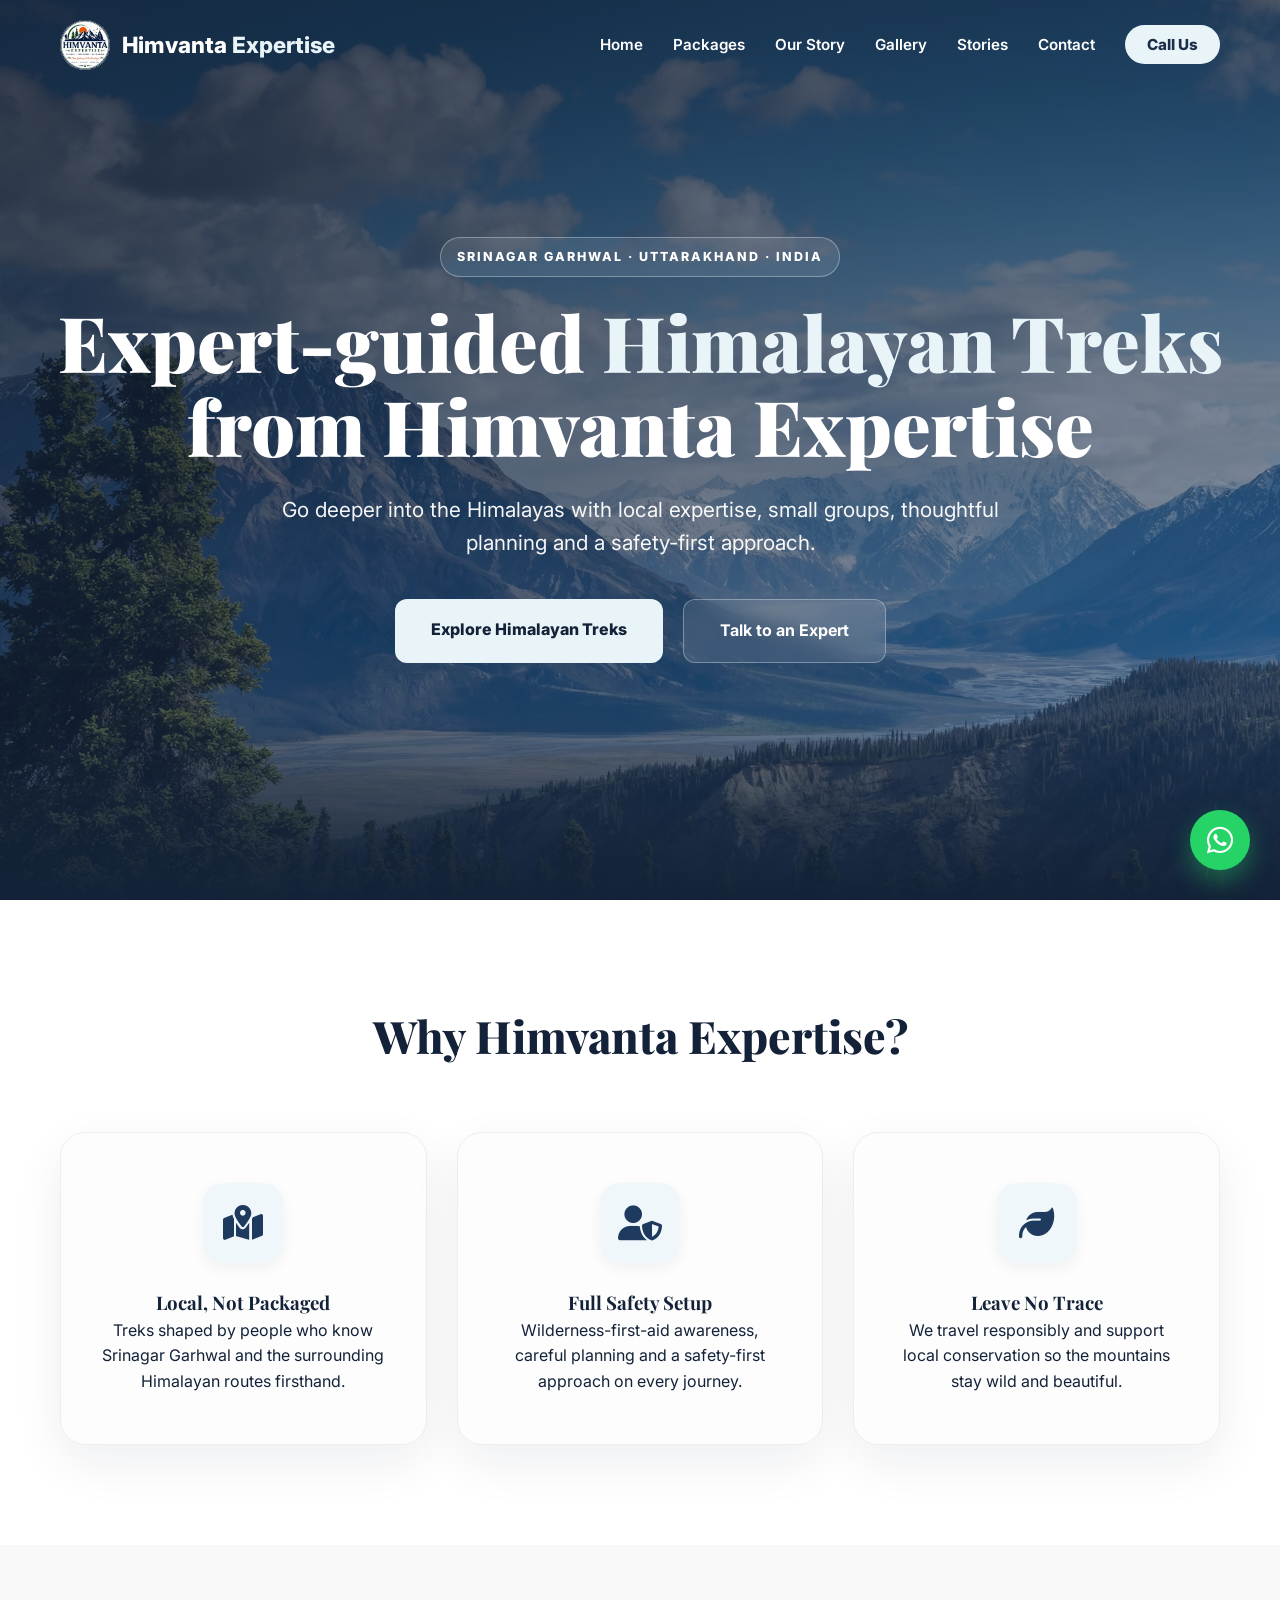
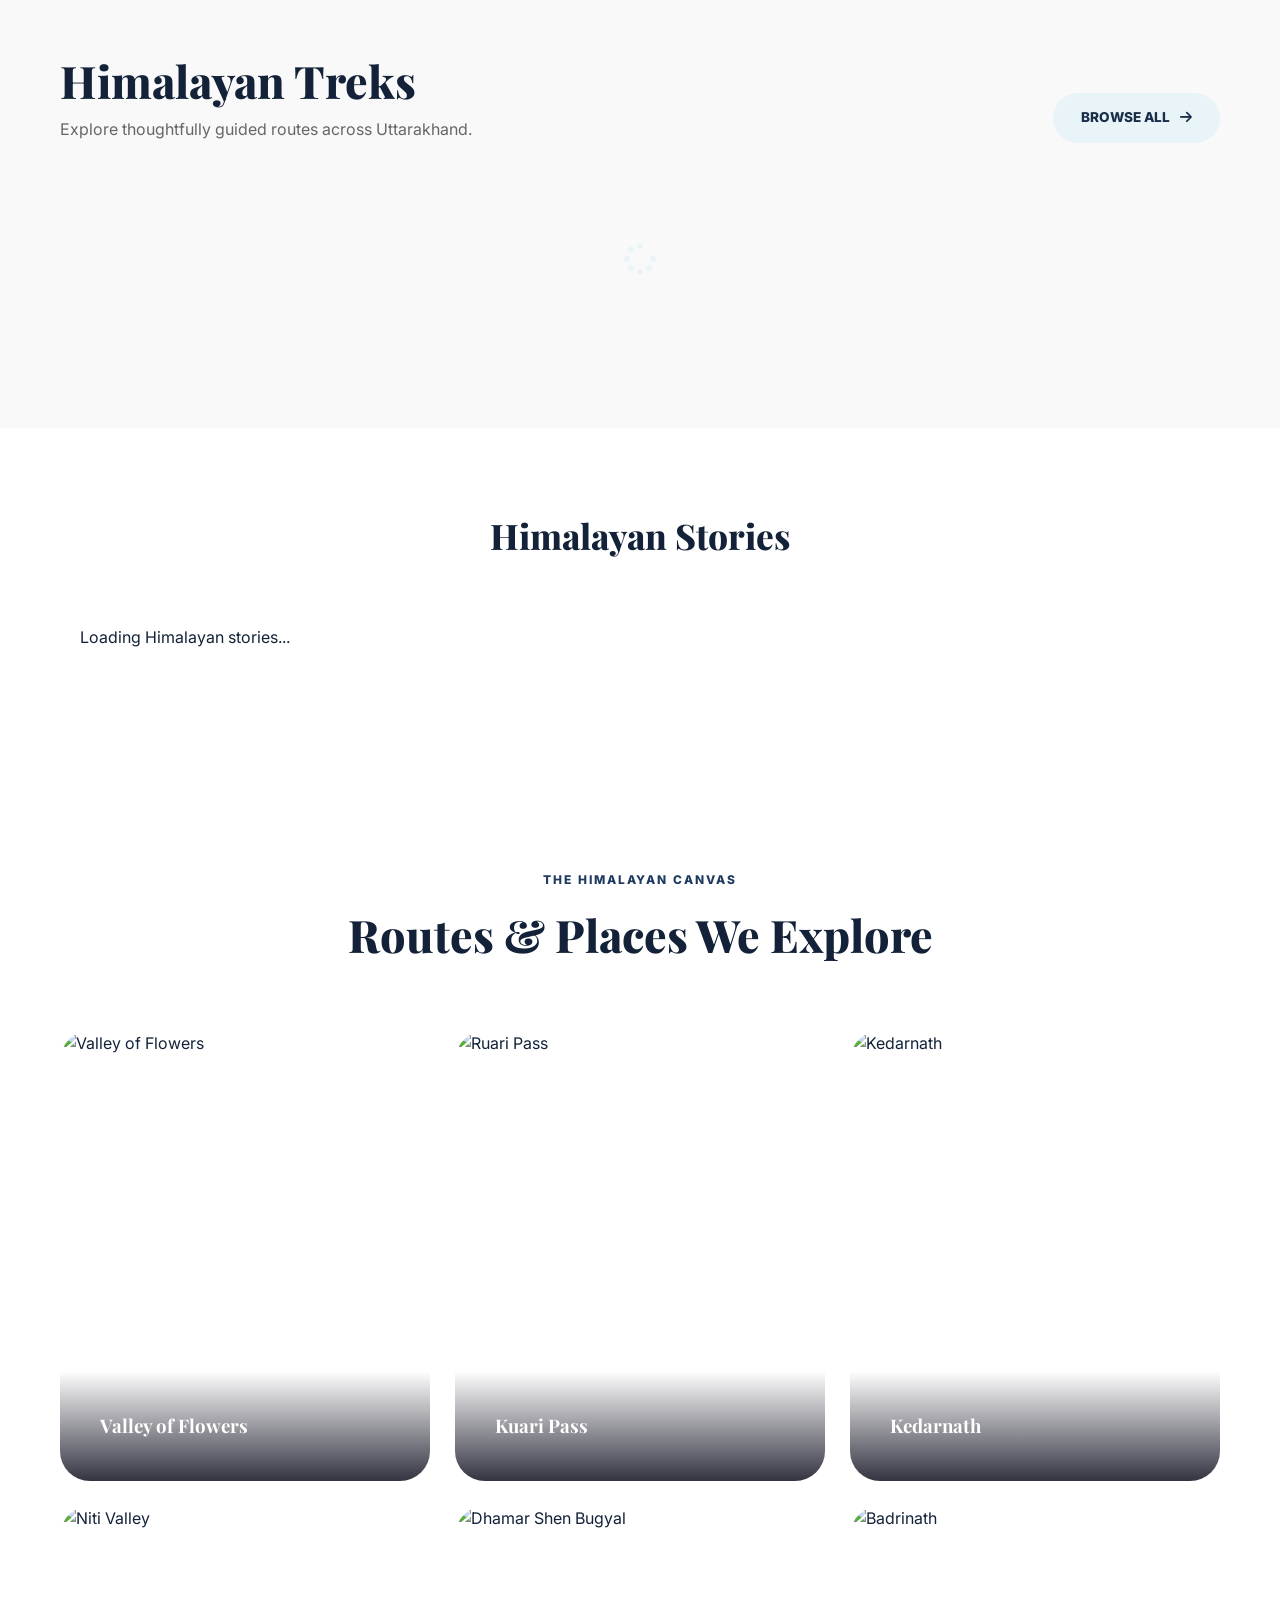
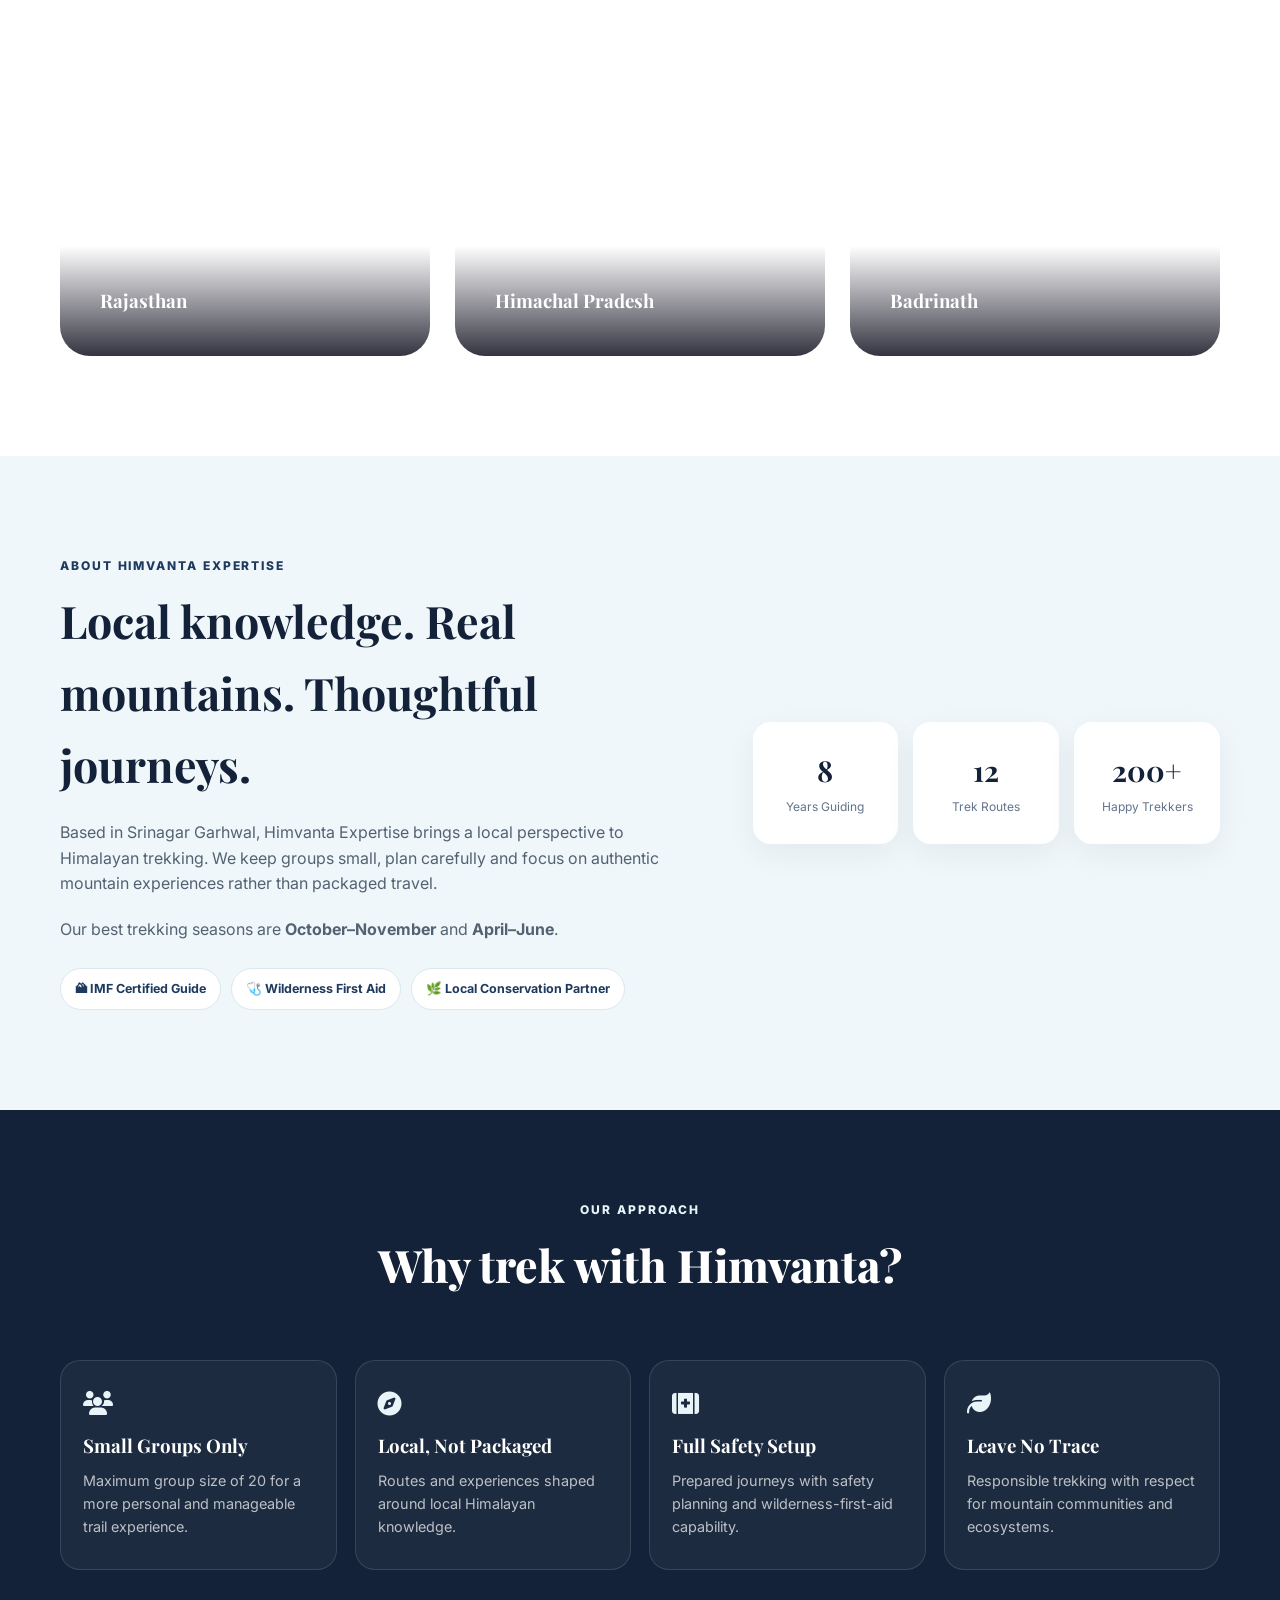
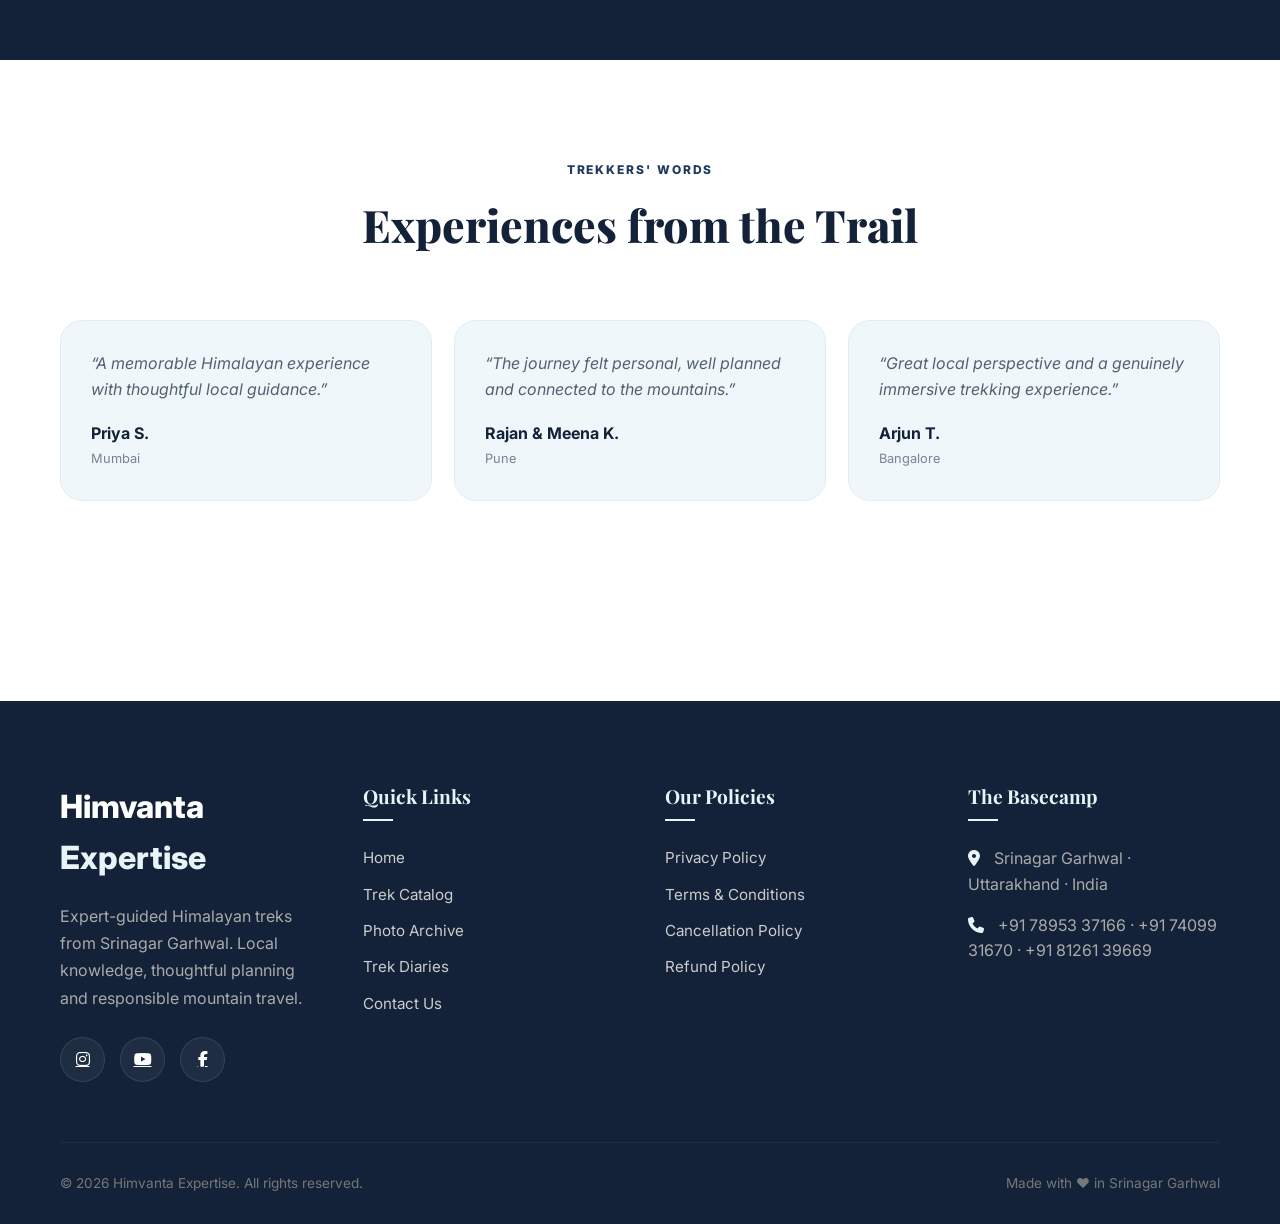
==== commit 9ee244b6: "Add files via upload" ====
--- a/index.html
+++ b/index.html
@@ -349,9 +349,9 @@
                 </div>
                 <p style="color:#aaa; line-height:1.7;">Expert-guided Himalayan treks from Srinagar Garhwal. Local knowledge, thoughtful planning and responsible mountain travel.</p>
                 <div class="social-links">
-                    <a href="https://www.instagram.com/intothepeaks.official" target="_blank"><i class="fab fa-instagram"></i></a>
-                    <a href="https://www.youtube.com/@Intothepeaks.official" target="_blank"><i class="fab fa-youtube"></i></a>
-                    <a href="#" target="_blank"><i class="fab fa-facebook-f"></i></a>
+                    <a href="https://www.instagram.com/himvanta_expertise_/" target="_blank"><i class="fab fa-instagram"></i></a>
+                    <a href="#" target="_blank"><i class="fab fa-youtube"></i></a>
+                    <a href="https://www.facebook.com/share/1FQ3gGUUt5/?mibextid=wwXIfr" target="_blank"><i class="fab fa-facebook-f"></i></a>
                 </div>
             </div>
 
@@ -472,4 +472,4 @@
     });
 </script>
 </body>
-</html>
+</html>
